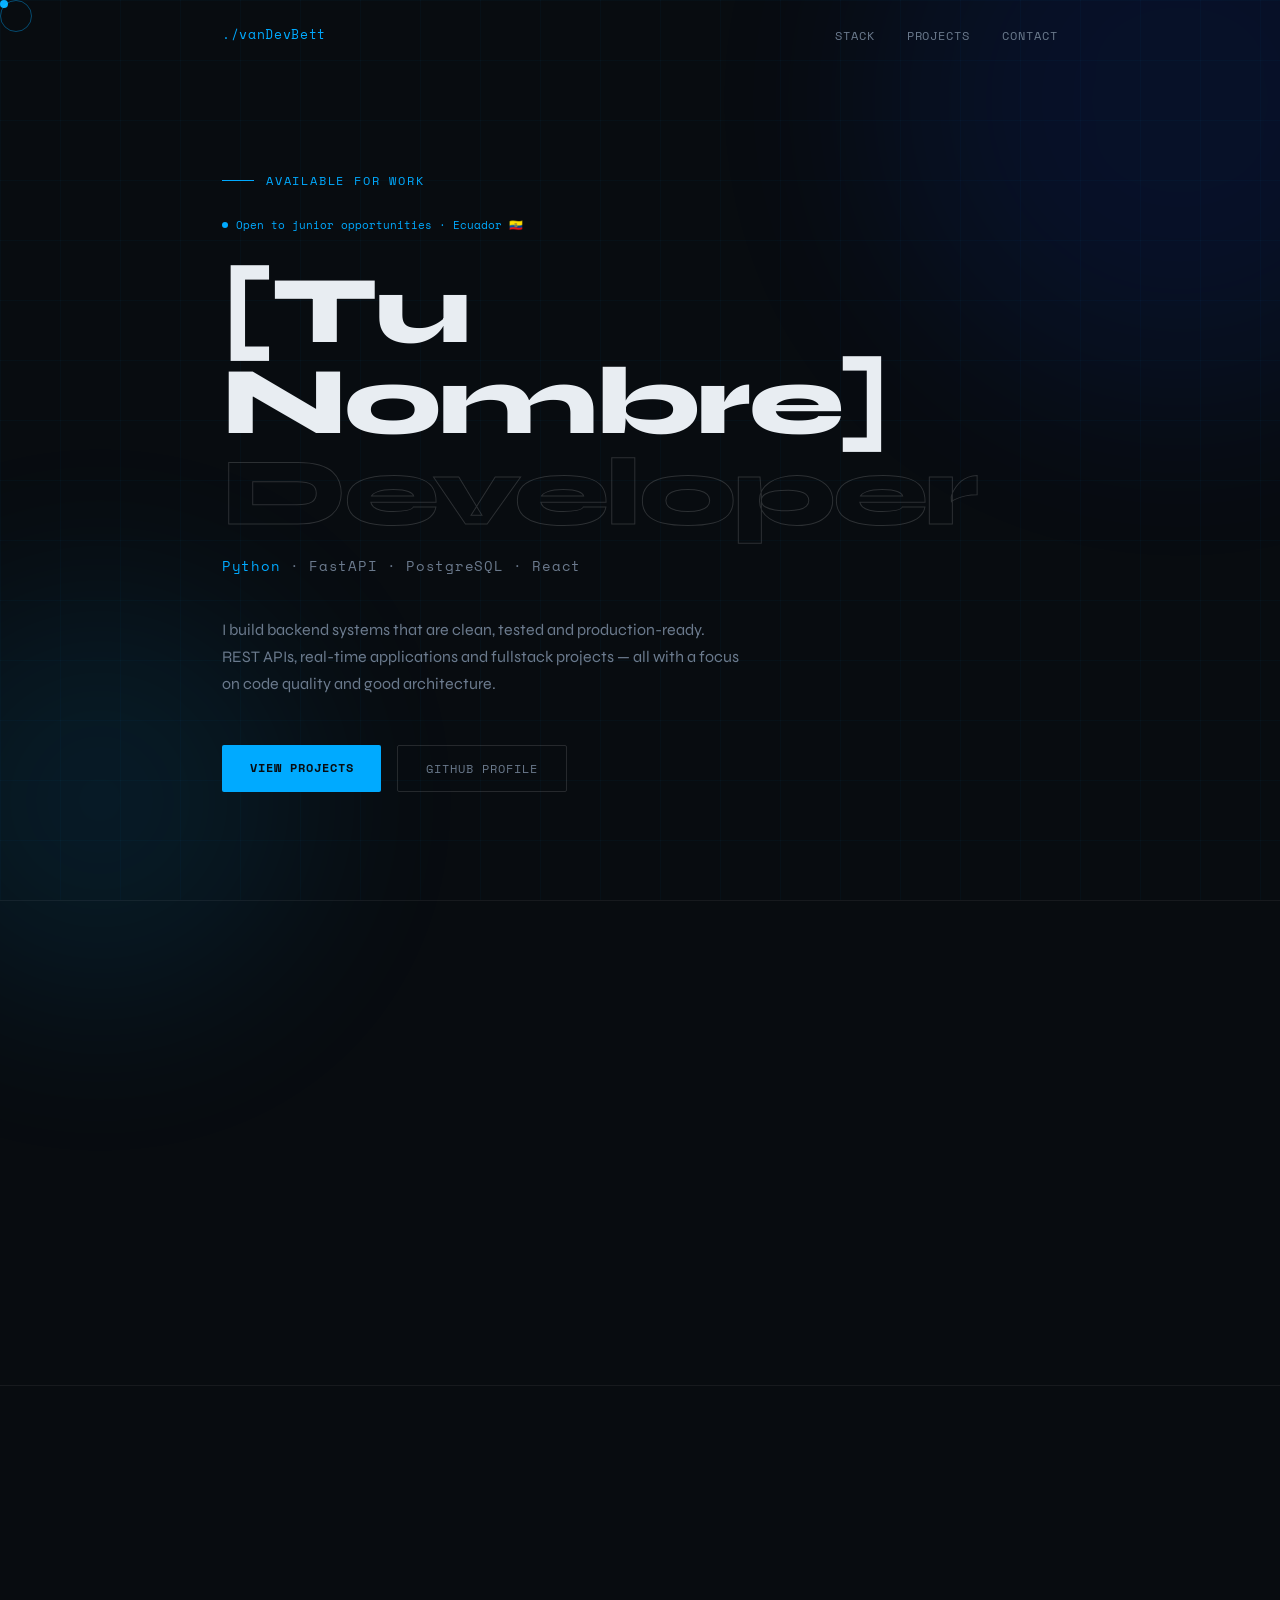
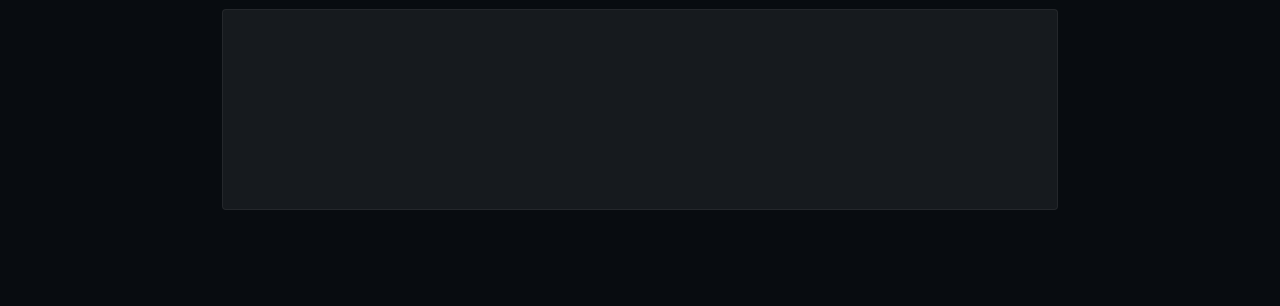
==== index.html @ df65ea45 "Add complete index.html with all sections and scripts" ====
<!DOCTYPE html>
<html lang="en">
<head>
  <meta charset="UTF-8">
  <meta name="viewport" content="width=device-width, initial-scale=1.0">
  <meta name="description" content="Python Developer — FastAPI, PostgreSQL, React. Ecuador.">
  <title>vanDevBett — Python Developer</title>
  <link href="https://fonts.googleapis.com/css2?family=Space+Mono:wght@400;700&family=Syne:wght@400;600;700;800&display=swap" rel="stylesheet">
  <link rel="stylesheet" href="css/reset.css">
  <link rel="stylesheet" href="css/variables.css">
  <link rel="stylesheet" href="css/base.css">
  <link rel="stylesheet" href="css/nav.css">
  <link rel="stylesheet" href="css/hero.css">
  <link rel="stylesheet" href="css/sections.css">
  <link rel="stylesheet" href="css/animations.css">
  <style>
    .cursor {
      position: fixed;
      width: 8px; height: 8px;
      background: var(--accent);
      border-radius: 50%;
      pointer-events: none;
      z-index: 9999;
      mix-blend-mode: screen;
    }
    .cursor-ring {
      position: fixed;
      width: 32px; height: 32px;
      border: 1px solid rgba(0, 170, 255, 0.4);
      border-radius: 50%;
      pointer-events: none;
      z-index: 9998;
      transition: width 0.2s, height 0.2s, border-color 0.2s;
    }
  </style>
</head>
<body>

  <div class="cursor" id="cursor"></div>
  <div class="cursor-ring" id="cursorRing"></div>
  <div class="progress-bar" id="progressBar"></div>

  <div class="orb orb-1"></div>
  <div class="orb orb-2"></div>

  <nav id="nav">
    <div class="nav-inner">
      <a href="#" class="nav-logo">./vanDevBett</a>
      <ul class="nav-links">
        <li><a href="#stack">Stack</a></li>
        <li><a href="#projects">Projects</a></li>
        <li><a href="#contact">Contact</a></li>
      </ul>
    </div>
  </nav>

  <section class="hero">
    <div class="container">
      <div class="hero-label fade-up">Available for work</div>
      <div class="status fade-up delay-1">
        <span class="status-dot"></span>
        Open to junior opportunities · Ecuador 🇪🇨
      </div>
      <h1 class="hero-name fade-up delay-2">
        [Tu Nombre]<br><span>Developer</span>
      </h1>
      <p class="hero-role fade-up delay-3">
        <span class="highlight">Python</span> · FastAPI · PostgreSQL · React
      </p>
      <p class="hero-bio fade-up delay-4">
        I build backend systems that are clean, tested and production-ready.
        REST APIs, real-time applications and fullstack projects — all with
        a focus on code quality and good architecture.
      </p>
      <div class="hero-actions fade-up delay-5">
        <a href="#projects" class="btn btn-primary">View Projects</a>
        <a href="https://github.com/vanDevBett" class="btn btn-outline" target="_blank">GitHub Profile</a>
      </div>
    </div>
  </section>

  <div class="divider"></div>

  <section id="stack">
    <div class="container">
      <p class="section-label reveal">02 — Skills</p>
      <h2 class="section-title reveal">Tech Stack</h2>
      <div class="stack-grid reveal">
        <div class="stack-item">
          <p class="stack-category">Backend</p>
          <div class="stack-tags">
            <span class="tag">Python</span>
            <span class="tag">FastAPI</span>
            <span class="tag">SQLAlchemy</span>
            <span class="tag">PostgreSQL</span>
            <span class="tag">Redis</span>
            <span class="tag">WebSockets</span>
          </div>
        </div>
        <div class="stack-item">
          <p class="stack-category">Frontend</p>
          <div class="stack-tags">
            <span class="tag">React</span>
            <span class="tag">JavaScript</span>
            <span class="tag">HTML5</span>
            <span class="tag">CSS3</span>
            <span class="tag">Axios</span>
          </div>
        </div>
        <div class="stack-item">
          <p class="stack-category">DevOps & Tools</p>
          <div class="stack-tags">
            <span class="tag">Docker</span>
            <span class="tag">Git</span>
            <span class="tag">GitHub</span>
            <span class="tag">Railway</span>
            <span class="tag">Vercel</span>
            <span class="tag">pytest</span>
          </div>
        </div>
      </div>
    </div>
  </section>

  <div class="divider"></div>

  <section id="projects">
    <div class="container">
      <p class="section-label reveal">03 — Work</p>
      <h2 class="section-title reveal">Featured Projects</h2>
      <div class="projects-grid">

        <div class="project-item reveal">
          <div>
            <p class="project-number">01 / REALTIME</p>
            <p class="project-name">Realtime Chat</p>
            <p class="project-desc">WebSocket chat with Redis pub/sub, JWT authentication and multiple rooms. Messages persist in PostgreSQL.</p>
            <div class="project-tags">
              <span class="project-tag">FastAPI</span>
              <span class="project-tag">WebSockets</span>
              <span class="project-tag">Redis</span>
              <span class="project-tag">PostgreSQL</span>
              <span class="project-tag">Docker</span>
            </div>
          </div>
          <div class="project-links">
            <a href="https://realtime-chat-production-3725.up.railway.app/docs" target="_blank" class="project-live">Live ↗</a>
            <a href="https://github.com/vanDevBett/realtime-chat" target="_blank" class="project-gh">GitHub →
---- css/variables.css ----
:root {
  --bg:           #080c10;
  --bg2:          #0e1318;
  --bg3:          #141b22;
  --border:       rgba(255, 255, 255, 0.06);
  --border-hover: rgba(255, 255, 255, 0.12);
  --text:         #e8edf2;
  --text-muted:   #6b7a8d;
  --text-dim:     #3d4f62;
  --accent:       #00aaff;
  --accent-dark:  #0066ff;
  --accent-glow:  rgba(0, 170, 255, 0.15);
  --accent-glow2: rgba(0, 170, 255, 0.06);
  --mono:         'Space Mono', monospace;
  --display:      'Syne', sans-serif;
}
---- css/base.css ----
body {
  background: var(--bg);
  color: var(--text);
  font-family: var(--display);
}

body::before {
  content: '';
  position: fixed;
  inset: 0;
  background-image:
    linear-gradient(rgba(0, 170, 255, 0.03) 1px, transparent 1px),
    linear-gradient(90deg, rgba(0, 170, 255, 0.03) 1px, transparent 1px);
  background-size: 60px 60px;
  pointer-events: none;
  z-index: 0;
}

.orb {
  position: fixed;
  border-radius: 50%;
  filter: blur(100px);
  pointer-events: none;
  z-index: 0;
  opacity: 0.10;
}

.orb-1 {
  width: 600px;
  height: 600px;
  background: #0044ff;
  top: -200px;
  right: -200px;
}

.orb-2 {
  width: 400px;
  height: 400px;
  background: #00aaff;
  bottom: -100px;
  left: -100px;
}

.container {
  max-width: 900px;
  margin: 0 auto;
  padding: 0 2rem;
  position: relative;
  z-index: 1;
}

.divider {
  width: 100%;
  height: 1px;
  background: var(--border);
}

section {
  padding: 6rem 0;
}

.section-label {
  font-family: var(--mono);
  font-size: 11px;
  color: var(--text-dim);
  letter-spacing: 0.2em;
  text-transform: uppercase;
  margin-bottom: 0.75rem;
}

.section-title {
  font-size: clamp(28px, 4vw, 42px);
  font-weight: 800;
  letter-spacing: -0.02em;
  margin-bottom: 3rem;
  color: var(--text);
}

.tag {
  font-family: var(--mono);
  font-size: 11px;
  color: var(--text-muted);
  background: var(--bg3);
  padding: 3px 8px;
  border-radius: 2px;
  border: 1px solid var(--border);
}
---- css/nav.css ----
nav {
  position: fixed;
  top: 0;
  left: 0;
  right: 0;
  z-index: 100;
  padding: 1.5rem 0;
  border-bottom: 1px solid transparent;
  transition: all 0.3s ease;
}

nav.scrolled {
  border-color: var(--border);
  backdrop-filter: blur(20px);
  background: rgba(8, 12, 16, 0.85);
}

.nav-inner {
  max-width: 900px;
  margin: 0 auto;
  padding: 0 2rem;
  display: flex;
  justify-content: space-between;
  align-items: center;
}

.nav-logo {
  font-family: var(--mono);
  font-size: 13px;
  color: var(--accent);
  letter-spacing: 0.05em;
}

.nav-links {
  display: flex;
  gap: 2rem;
}

.nav-links a {
  font-family: var(--mono);
  font-size: 12px;
  color: var(--text-muted);
  letter-spacing: 0.08em;
  text-transform: uppercase;
  transition: color 0.2s;
}

.nav-links a:hover {
  color: var(--accent);
}

/* Top progress bar */
.progress-bar {
  position: fixed;
  top: 0;
  left: 0;
  height: 2px;
  background: linear-gradient(90deg, var(--accent-dark), var(--accent));
  z-index: 200;
  width: 0%;
  transition: width 0.1s linear;
  box-shadow: 0 0 12px var(--accent);
}

@media (max-width: 600px) {
  .nav-links {
    display: none;
  }
}
---- css/hero.css ----
.hero {
  min-height: 100vh;
  display: flex;
  align-items: center;
  padding: 8rem 0 4rem;
}

.hero-label {
  font-family: var(--mono);
  font-size: 12px;
  color: var(--accent);
  letter-spacing: 0.15em;
  text-transform: uppercase;
  margin-bottom: 1.5rem;
  display: flex;
  align-items: center;
  gap: 0.75rem;
}

.hero-label::before {
  content: '';
  width: 32px;
  height: 1px;
  background: var(--accent);
}

.status {
  display: inline-flex;
  align-items: center;
  gap: 0.5rem;
  font-family: var(--mono);
  font-size: 11px;
  color: var(--accent);
  margin-bottom: 2rem;
}

.status-dot {
  width: 6px;
  height: 6px;
  background: var(--accent);
  border-radius: 50%;
  animation: pulse 2s infinite;
}

.hero-name {
  font-size: clamp(52px, 8vw, 96px);
  font-weight: 800;
  line-height: 0.95;
  letter-spacing: -0.03em;
  margin-bottom: 1rem;
  color: var(--text);
}

.hero-name span {
  color: transparent;
  -webkit-text-stroke: 1px rgba(255, 255, 255, 0.15);
}

.hero-role {
  font-family: var(--mono);
  font-size: 14px;
  color: var(--text-muted);
  margin-bottom: 2.5rem;
  letter-spacing: 0.05em;
}

.hero-role .highlight {
  color: var(--accent);
}

.hero-bio {
  font-size: 16px;
  color: var(--text-muted);
  line-height: 1.7;
  max-width: 520px;
  margin-bottom: 3rem;
  font-weight: 400;
}

.hero-actions {
  display: flex;
  gap: 1rem;
  flex-wrap: wrap;
}

.btn {
  font-family: var(--mono);
  font-size: 12px;
  letter-spacing: 0.08em;
  text-transform: uppercase;
  padding: 0.875rem 1.75rem;
  border-radius: 2px;
  transition: all 0.2s;
  cursor: none;
}

.btn-primary {
  background: var(--accent);
  color: #080c10;
  font-weight: 700;
}

.btn-primary:hover {
  background: #00ccff;
  transform: translateY(-2px);
  box-shadow: 0 8px 24px rgba(0, 170, 255, 0.3);
}

.btn-outline {
  border: 1px solid var(--border-hover);
  color: var(--text-muted);
}

.btn-outline:hover {
  border-color: var(--accent);
  color: var(--accent);
  transform: translateY(-2px);
}

@media (max-width: 600px) {
  .hero-name {
    font-size: 48px;
  }
}
---- css/sections.css ----
/* Stack */
.stack-grid {
  display: grid;
  grid-template-columns: repeat(auto-fit, minmax(200px, 1fr));
  gap: 1px;
  background: var(--border);
  border: 1px solid var(--border);
  border-radius: 4px;
  overflow: hidden;
}

.stack-item {
  background: var(--bg);
  padding: 1.5rem;
  transition: background 0.2s;
}

.stack-item:hover {
  background: var(--bg2);
}

.stack-category {
  font-family: var(--mono);
  font-size: 10px;
  color: var(--accent);
  letter-spacing: 0.15em;
  text-transform: uppercase;
  margin-bottom: 0.75rem;
}

.stack-tags {
  display: flex;
  flex-wrap: wrap;
  gap: 0.5rem;
}

/* Projects */
.projects-grid {
  display: flex;
  flex-direction: column;
  gap: 1px;
  background: var(--border);
  border: 1px solid var(--border);
  border-radius: 4px;
  overflow: hidden;
}

.project-item {
  background: var(--bg);
  padding: 2rem;
  display: grid;
  grid-template-columns: 1fr auto;
  gap: 1rem;
  align-items: start;
  transition: background 0.2s;
  position: relative;
  overflow: hidden;
}

.project-item::before {
  content: '';
  position: absolute;
  left: 0;
  top: 0;
  bottom: 0;
  width: 2px;
  background: var(--accent);
  transform: scaleY(0);
  transition: transform 0.25s ease;
  transform-origin: bottom;
}

.project-item:hover {
  background: var(--bg2);
}

.project-item:hover::before {
  transform: scaleY(1);
}

.project-number {
  font-family: var(--mono);
  font-size: 10px;
  color: var(--text-dim);
  letter-spacing: 0.1em;
  margin-bottom: 0.5rem;
}

.project-name {
  font-size: 18px;
  font-weight: 700;
  color: var(--text);
  margin-bottom: 0.5rem;
  letter-spacing: -0.01em;
}

.project-desc {
  font-size: 14px;
  color: var(--text-muted);
  line-height: 1.6;
  margin-bottom: 1rem;
  max-width: 480px;
}

.project-tags {
  display: flex;
  flex-wrap: wrap;
  gap: 0.5rem;
}

.project-tag {
  font-family: var(--mono);
  font-size: 10px;
  color: var(--accent);
  background: var(--accent-glow2);
  padding: 2px 8px;
  border-radius: 2px;
  border: 1px solid var(--accent-glow);
}

.project-links {
  display: flex;
  flex-direction: column;
  align-items: flex-end;
  gap: 0.5rem;
}

.project-live {
  font-family: var(--mono);
  font-size: 10px;
  color: var(--accent);
  background: var(--accent-glow2);
  border: 1px solid var(--accent-glow);
  padding: 4px 10px;
  border-radius: 2px;
  white-space: nowrap;
  transition: background 0.2s;
}

.project-live:hover {
  background: rgba(0, 170, 255, 0.15);
}

.project-gh {
  font-family: var(--mono);
  font-size: 10px;
  color: var(--text-dim);
  letter-spacing: 0.05em;
  transition: color 0.2s;
}

.project-gh:hover {
  color: var(--text-muted);
}

/* Contact */
.contact-grid {
  display: grid;
  grid-template-columns: repeat(auto-fit, minmax(200px, 1fr));
  gap: 1px;
  background: var(--border);
  border: 1px solid var(--border);
  border-radius: 4px;
  overflow: hidden;
}

.contact-item {
  background: var(--bg);
  padding: 1.75rem;
  transition: background 0.2s;
  display: flex;
  flex-direction: column;
  gap: 0.5rem;
}

.contact-item:hover {
  background: var(--bg2);
}

.contact-label {
  font-family: var(--mono);
  font-size: 10px;
  color: var(--text-dim);
  letter-spacing: 0.15em;
  text-transform: uppercase;
}

.contact-value {
  font-size: 15px;
  font-weight: 600;
  color: var(--text);
}

.contact-arrow {
  font-family: var(--mono);
  font-size: 18px;
  color: var(--accent);
  margin-top: auto;
}

/* Footer */
footer {
  padding: 3rem 0;
  border-top: 1px solid var(--border);
}

.footer-inner {
  display: flex;
  justify-content: space-between;
  align-items: center;
  gap: 1rem;
  flex-wrap: wrap;
}

.footer-text {
  font-family: var(--mono);
  font-size: 11px;
  color: var(--text-dim);
  letter-spacing: 0.05em;
}

.footer-text span {
  color: var(--accent);
}

@media (max-width: 600px) {
  .project-item {
    grid-template-columns: 1fr;
  }
}
---- css/animations.css ----
@keyframes fadeUp {
  from {
    opacity: 0;
    transform: translateY(24px);
  }
  to {
    opacity: 1;
    transform: translateY(0);
  }
}

@keyframes pulse {
  0%, 100% {
    opacity: 1;
    box-shadow: 0 0 0 0 rgba(0, 170, 255, 0.4);
  }
  50% {
    opacity: 0.7;
    box-shadow: 0 0 0 6px rgba(0, 170, 255, 0);
  }
}

@keyframes slideIn {
  from {
    opacity: 0;
    transform: translateX(-16px);
  }
  to {
    opacity: 1;
    transform: translateX(0);
  }
}

.fade-up {
  opacity: 0;
  animation: fadeUp 0.6s ease forwards;
}

.delay-1 { animation-delay: 0.1s; }
.delay-2 { animation-delay: 0.2s; }
.delay-3 { animation-delay: 0.3s; }
.delay-4 { animation-delay: 0.4s; }
.delay-5 { animation-delay: 0.5s; }

.reveal {
  opacity: 0;
  transform: translateY(32px);
  transition: opacity 0.6s ease, transform 0.6s ease;
}

.reveal.visible {
  opacity: 1;
  transform: translateY(0);
}
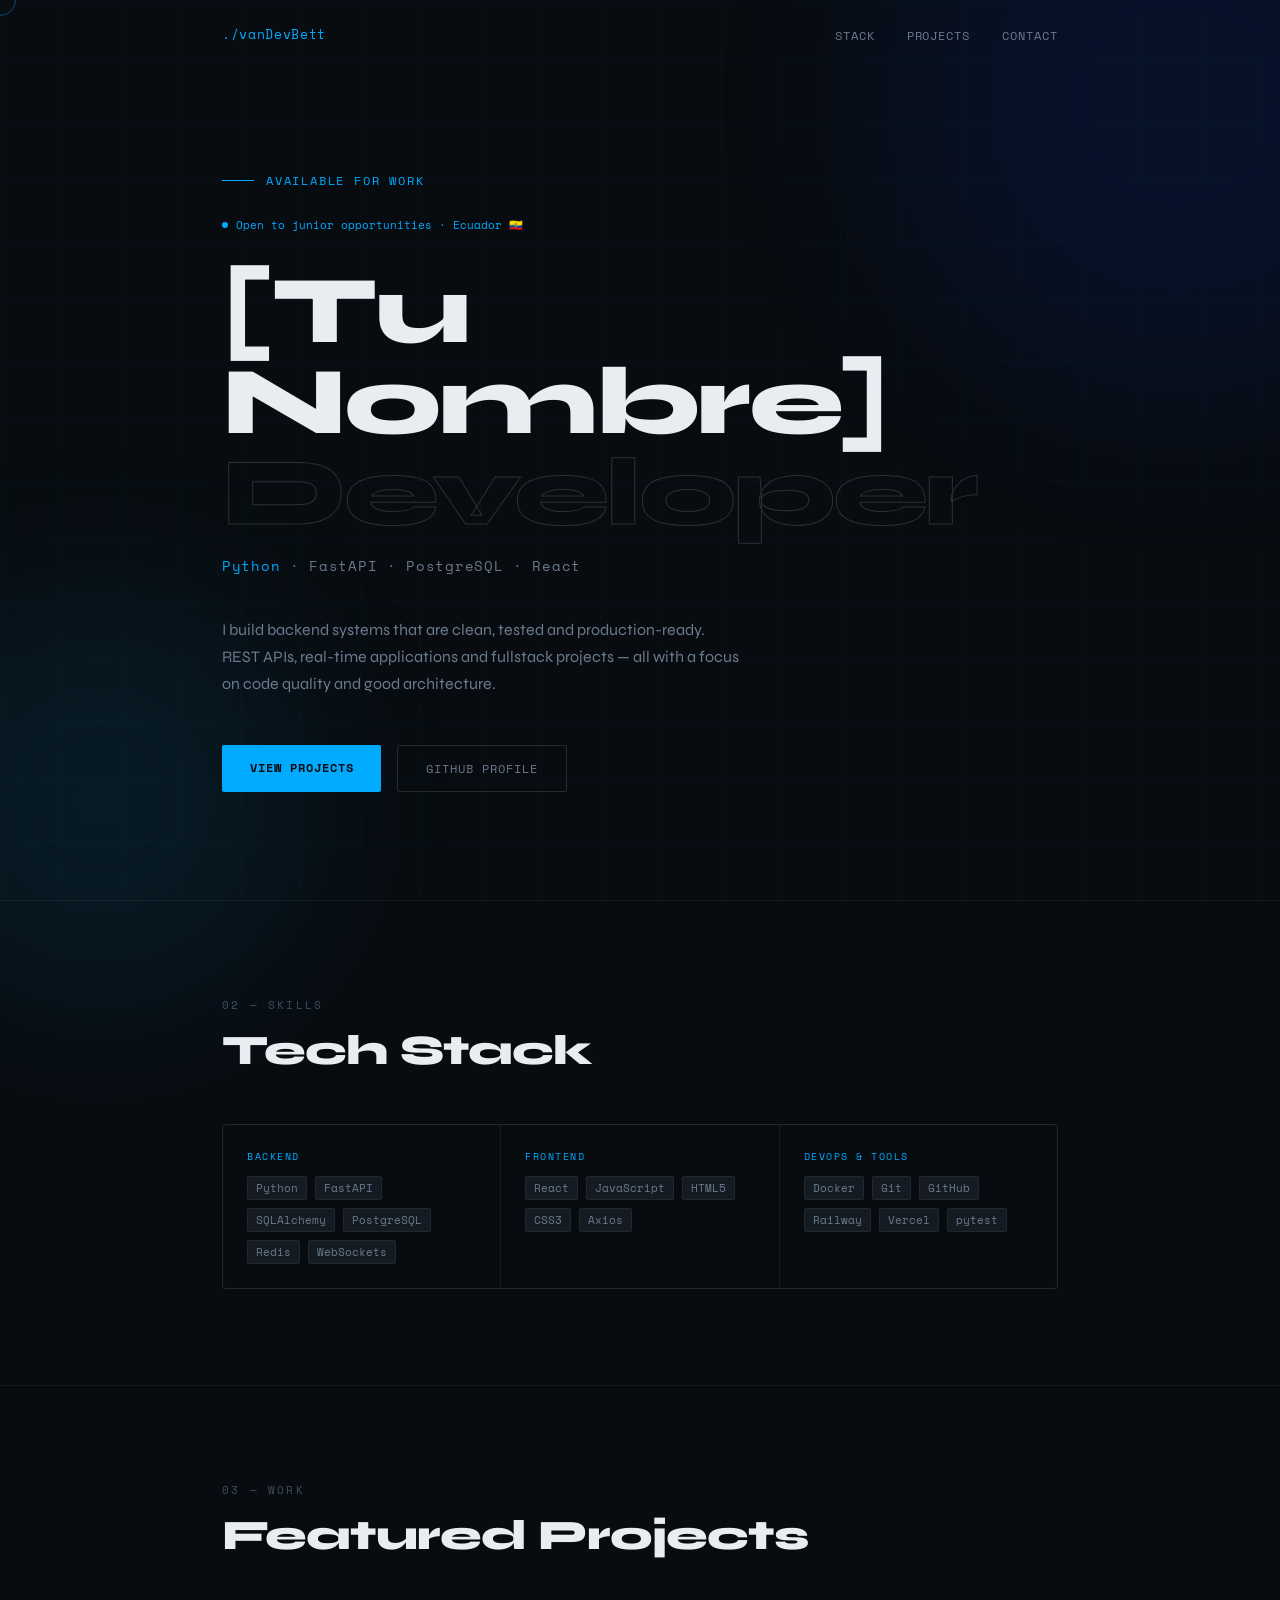
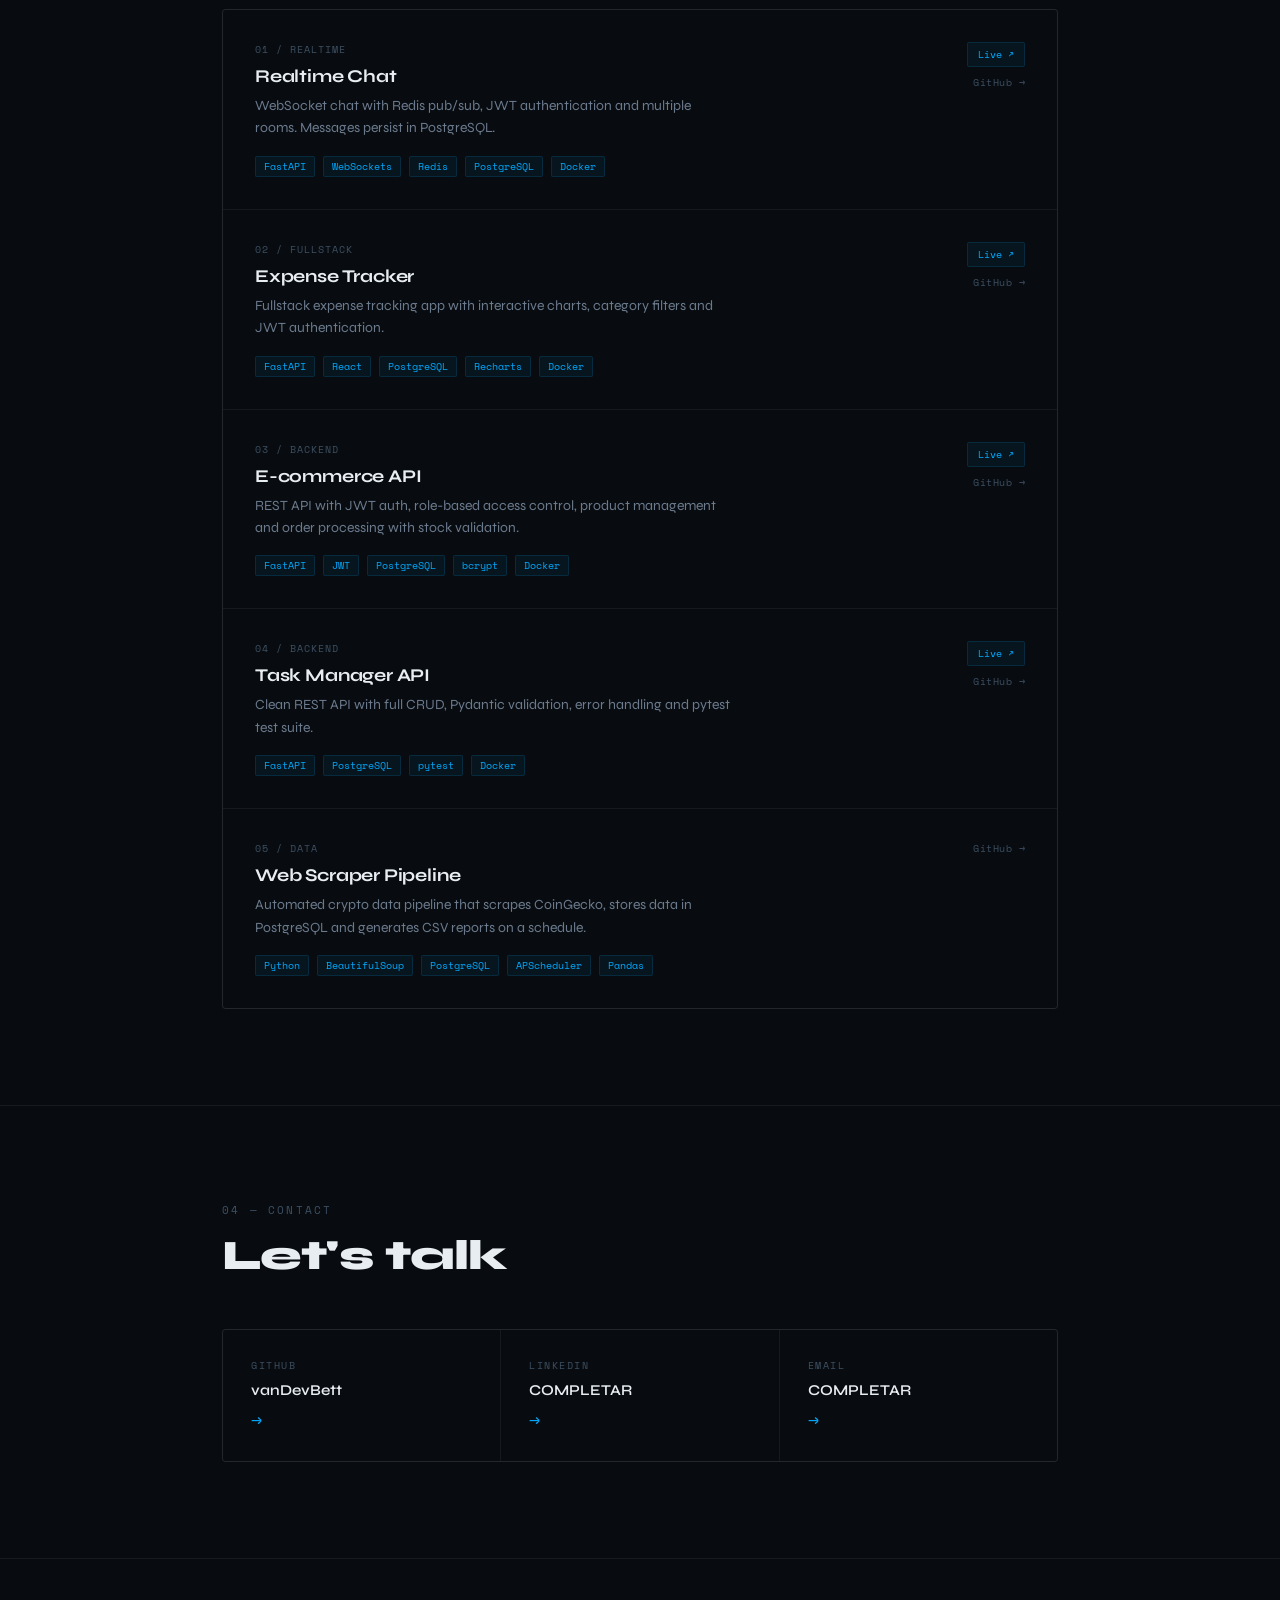
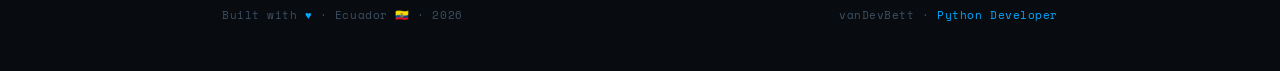
==== commit 8fcbc51a: "Fix missing script tags and unclosed divs" ====
--- a/index.html
+++ b/index.html
@@ -145,4 +145,126 @@
           </div>
           <div class="project-links">
             <a href="https://realtime-chat-production-3725.up.railway.app/docs" target="_blank" class="project-live">Live ↗</a>
-            <a href="https://github.com/vanDevBett/realtime-chat" target="_blank" class="project-gh">GitHub →+            <a href="https://github.com/vanDevBett/realtime-chat" target="_blank" class="project-gh">GitHub →</a>
+          </div>
+        </div>
+
+        <div class="project-item reveal">
+          <div>
+            <p class="project-number">02 / FULLSTACK</p>
+            <p class="project-name">Expense Tracker</p>
+            <p class="project-desc">Fullstack expense tracking app with interactive charts, category filters and JWT authentication.</p>
+            <div class="project-tags">
+              <span class="project-tag">FastAPI</span>
+              <span class="project-tag">React</span>
+              <span class="project-tag">PostgreSQL</span>
+              <span class="project-tag">Recharts</span>
+              <span class="project-tag">Docker</span>
+            </div>
+          </div>
+          <div class="project-links">
+            <a href="https://expense-tracker-frontend-lac-theta.vercel.app" target="_blank" class="project-live">Live ↗</a>
+            <a href="https://github.com/vanDevBett/expense-tracker" target="_blank" class="project-gh">GitHub →</a>
+          </div>
+        </div>
+
+        <div class="project-item reveal">
+          <div>
+            <p class="project-number">03 / BACKEND</p>
+            <p class="project-name">E-commerce API</p>
+            <p class="project-desc">REST API with JWT auth, role-based access control, product management and order processing with stock validation.</p>
+            <div class="project-tags">
+              <span class="project-tag">FastAPI</span>
+              <span class="project-tag">JWT</span>
+              <span class="project-tag">PostgreSQL</span>
+              <span class="project-tag">bcrypt</span>
+              <span class="project-tag">Docker</span>
+            </div>
+          </div>
+          <div class="project-links">
+            <a href="https://ecommerce-c9m75lwwn-vandevbetts-projects.vercel.app/docs" target="_blank" class="project-live">Live ↗</a>
+            <a href="https://github.com/vanDevBett/ecommerce-api" target="_blank" class="project-gh">GitHub →</a>
+          </div>
+        </div>
+
+        <div class="project-item reveal">
+          <div>
+            <p class="project-number">04 / BACKEND</p>
+            <p class="project-name">Task Manager API</p>
+            <p class="project-desc">Clean REST API with full CRUD, Pydantic validation, error handling and pytest test suite.</p>
+            <div class="project-tags">
+              <span class="project-tag">FastAPI</span>
+              <span class="project-tag">PostgreSQL</span>
+              <span class="project-tag">pytest</span>
+              <span class="project-tag">Docker</span>
+            </div>
+          </div>
+          <div class="project-links">
+            <a href="https://task-manager-638gdg3wv-vandevbetts-projects.vercel.app/docs" target="_blank" class="project-live">Live ↗</a>
+            <a href="https://github.com/vanDevBett/task-manager-api" target="_blank" class="project-gh">GitHub →</a>
+          </div>
+        </div>
+
+        <div class="project-item reveal">
+          <div>
+            <p class="project-number">05 / DATA</p>
+            <p class="project-name">Web Scraper Pipeline</p>
+            <p class="project-desc">Automated crypto data pipeline that scrapes CoinGecko, stores data in PostgreSQL and generates CSV reports on a schedule.</p>
+            <div class="project-tags">
+              <span class="project-tag">Python</span>
+              <span class="project-tag">BeautifulSoup</span>
+              <span class="project-tag">PostgreSQL</span>
+              <span class="project-tag">APScheduler</span>
+              <span class="project-tag">Pandas</span>
+            </div>
+          </div>
+          <div class="project-links">
+            <a href="https://github.com/vanDevBett/web-scraper-pipeline" target="_blank" class="project-gh">GitHub →</a>
+          </div>
+        </div>
+
+      </div>
+    </div>
+  </section>
+
+  <div class="divider"></div>
+
+  <section id="contact">
+    <div class="container">
+      <p class="section-label reveal">04 — Contact</p>
+      <h2 class="section-title reveal">Let's talk</h2>
+      <div class="contact-grid reveal">
+        <a href="https://github.com/vanDevBett" target="_blank" class="contact-item">
+          <span class="contact-label">GitHub</span>
+          <span class="contact-value">vanDevBett</span>
+          <span class="contact-arrow">→</span>
+        </a>
+        <a href="https://linkedin.com/in/COMPLETAR" target="_blank" class="contact-item">
+          <span class="contact-label">LinkedIn</span>
+          <span class="contact-value">COMPLETAR</span>
+          <span class="contact-arrow">→</span>
+        </a>
+        <a href="mailto:COMPLETAR" class="contact-item">
+          <span class="contact-label">Email</span>
+          <span class="contact-value">COMPLETAR</span>
+          <span class="contact-arrow">→</span>
+        </a>
+      </div>
+    </div>
+  </section>
+
+  <footer>
+    <div class="container">
+      <div class="footer-inner">
+        <p class="footer-text">Built with <span>♥</span> · Ecuador 🇪🇨 · 2026</p>
+        <p class="footer-text">vanDevBett · <span>Python Developer</span></p>
+      </div>
+    </div>
+  </footer>
+
+  <script src="js/cursor.js"></script>
+  <script src="js/nav.js"></script>
+  <script src="js/animations.js"></script>
+
+</body>
+</html>
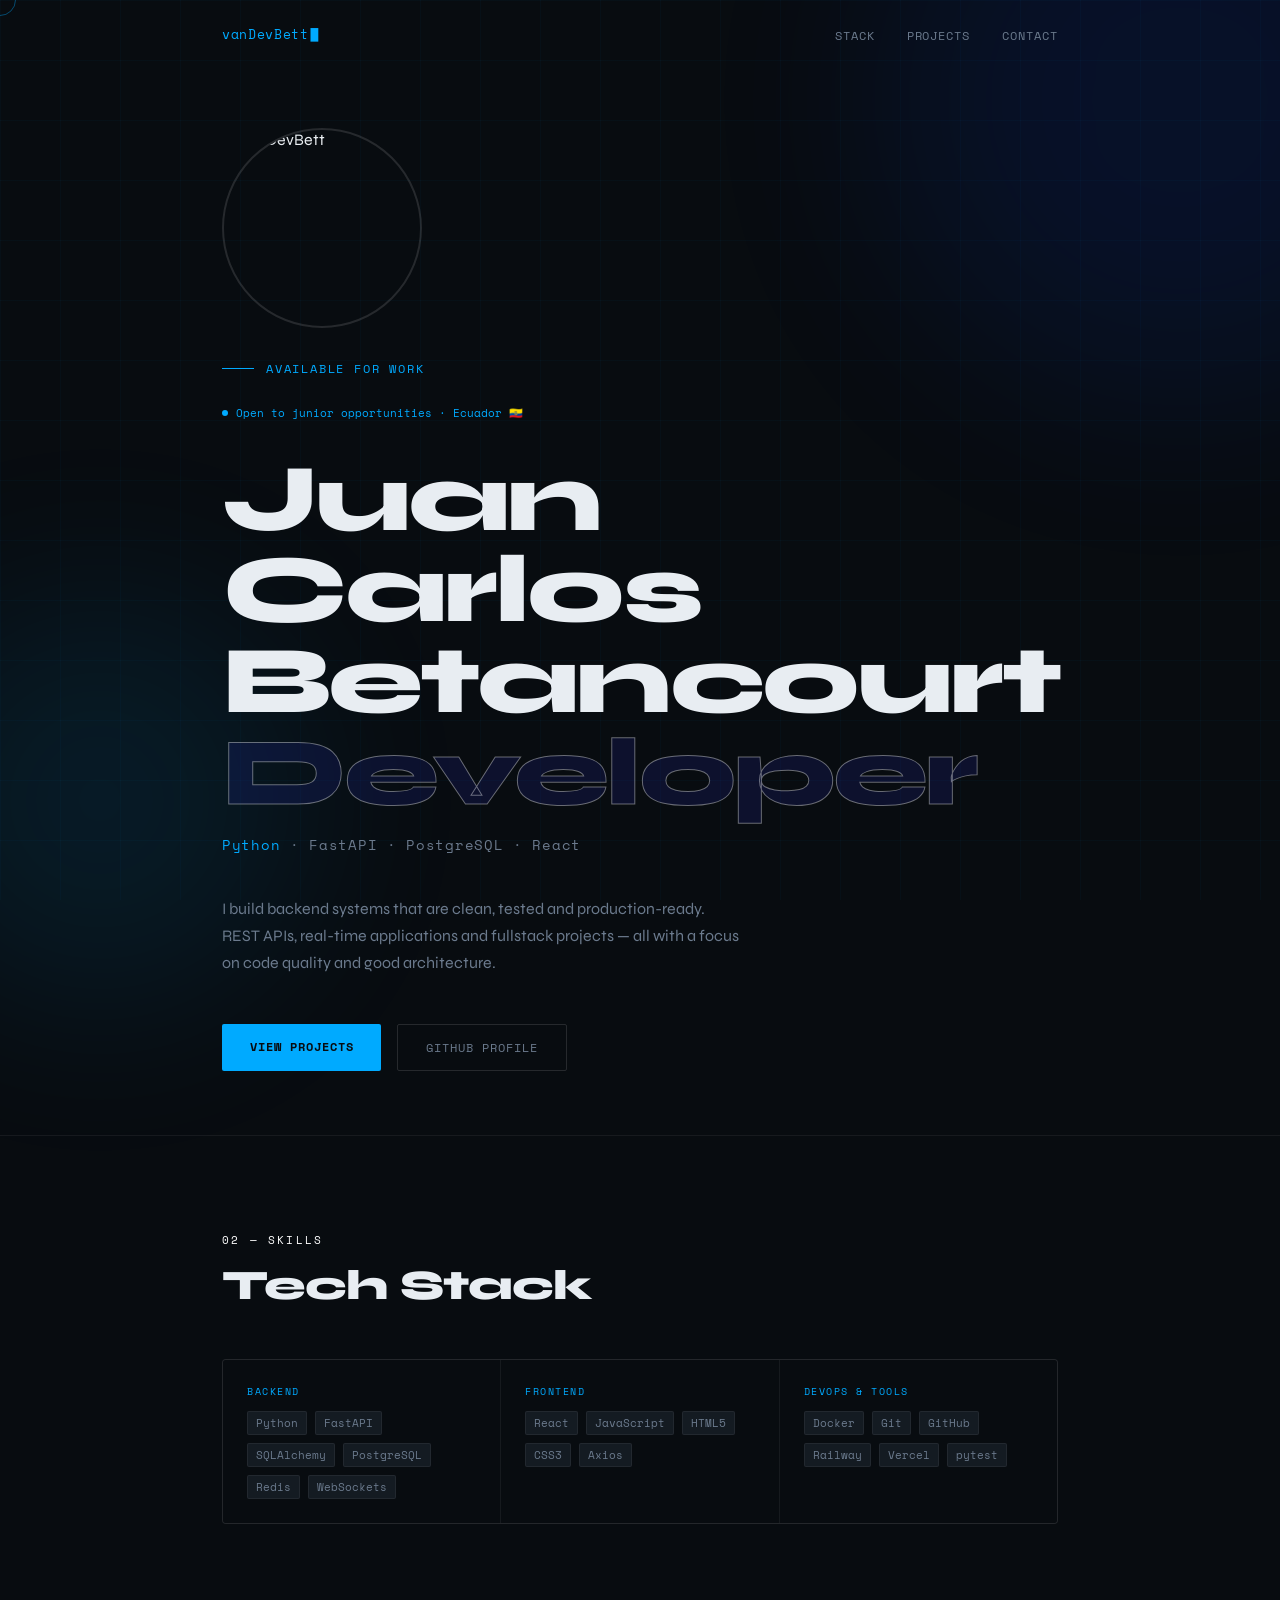
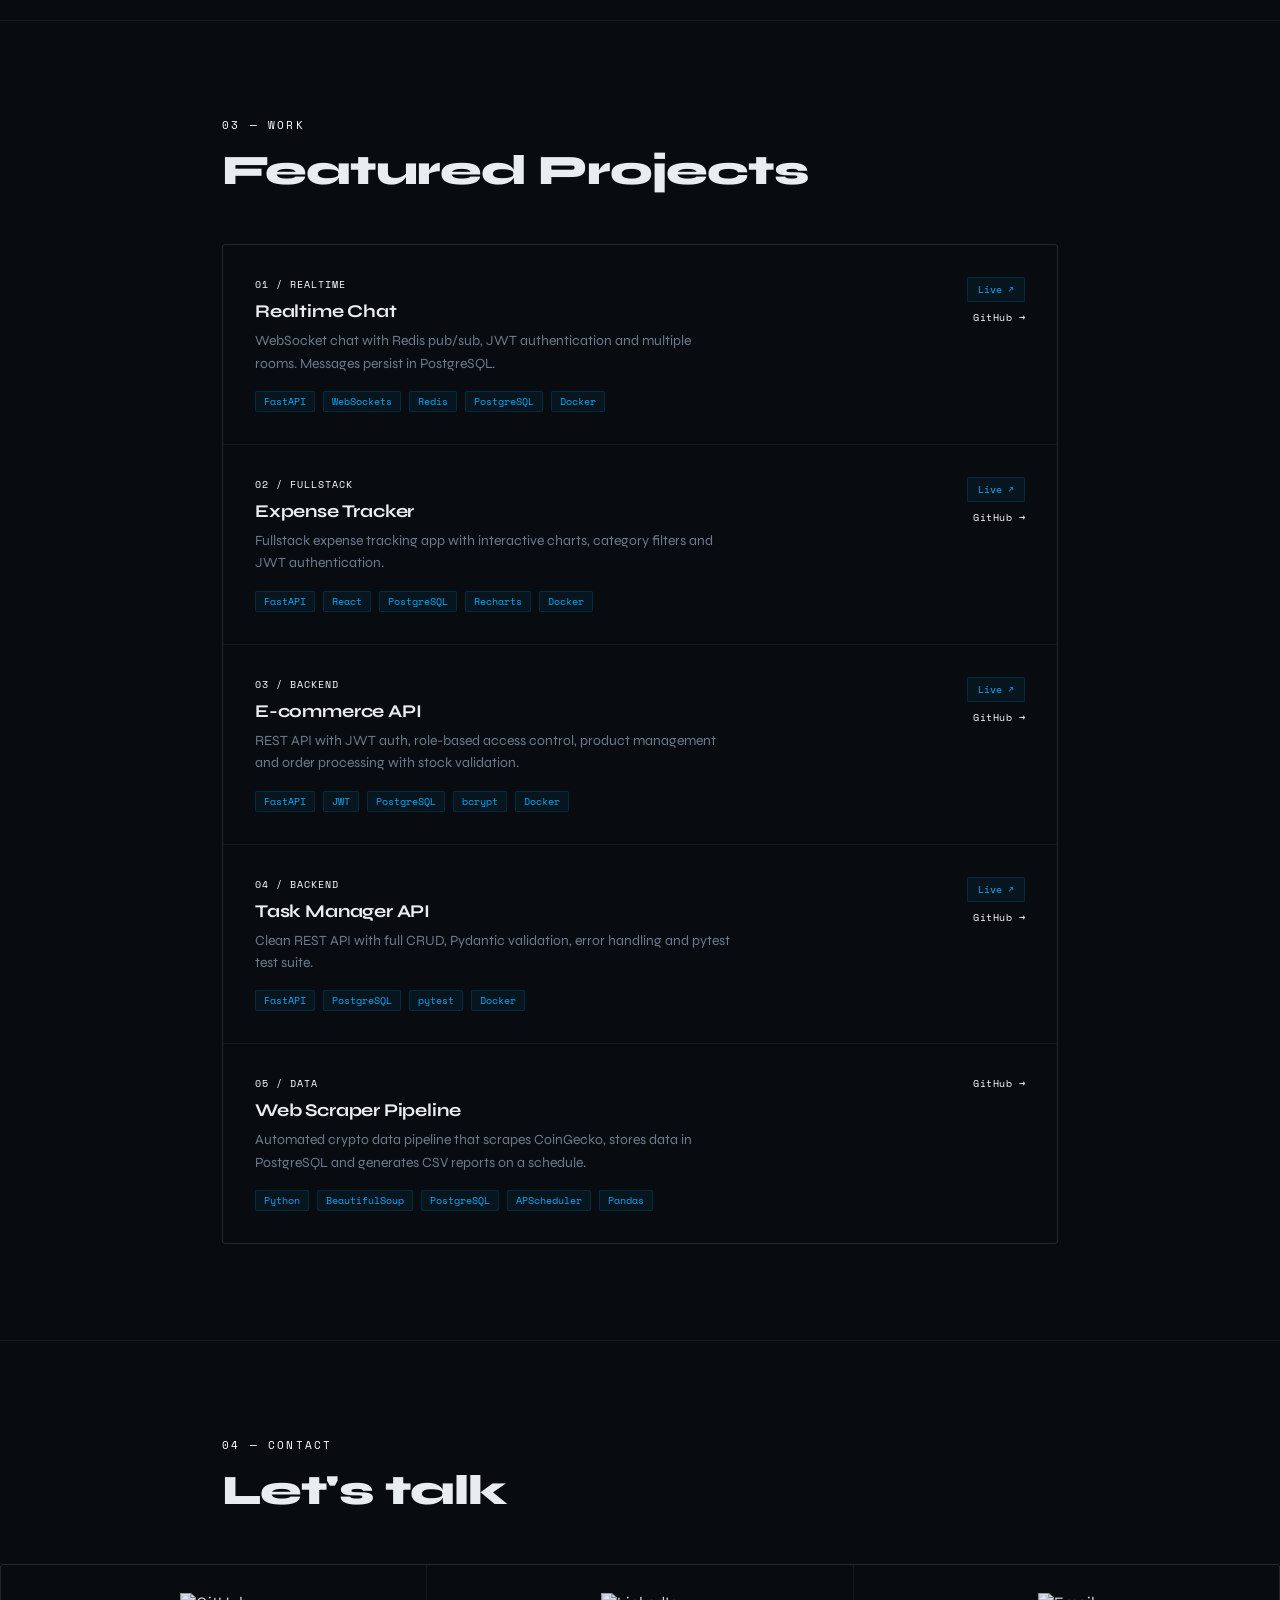
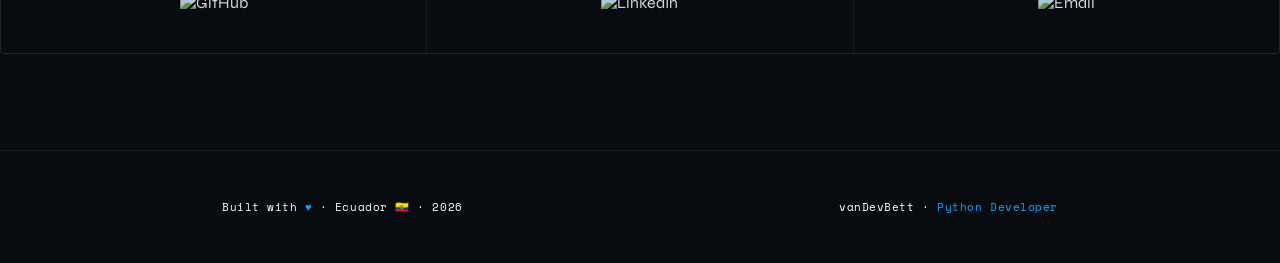
==== commit e765d4c0: "Add profile avatar with external link and remove unused assets folder" ====
--- a/index.html
+++ b/index.html
@@ -4,7 +4,7 @@
   <meta charset="UTF-8">
   <meta name="viewport" content="width=device-width, initial-scale=1.0">
   <meta name="description" content="Python Developer — FastAPI, PostgreSQL, React. Ecuador.">
-  <title>vanDevBett — Python Developer</title>
+  <title>vanDevWeb</title>
   <link href="https://fonts.googleapis.com/css2?family=Space+Mono:wght@400;700&family=Syne:wght@400;600;700;800&display=swap" rel="stylesheet">
   <link rel="stylesheet" href="css/reset.css">
   <link rel="stylesheet" href="css/variables.css">
@@ -45,7 +45,7 @@
 
   <nav id="nav">
     <div class="nav-inner">
-      <a href="#" class="nav-logo">./vanDevBett</a>
+      <a href="#" class="nav-logo">vanDevBett<span class="blink">█</span></a>
       <ul class="nav-links">
         <li><a href="#stack">Stack</a></li>
         <li><a href="#projects">Projects</a></li>
@@ -56,13 +56,16 @@
 
   <section class="hero">
     <div class="container">
+        <div class="hero-avatar">
+            <img src="https://avatars.githubusercontent.com/u/45465748?s=400&u=54a800b4935093327206e322d38dd45a50412505&v=4" alt="vanDevBett" />
+        </div>
       <div class="hero-label fade-up">Available for work</div>
       <div class="status fade-up delay-1">
         <span class="status-dot"></span>
         Open to junior opportunities · Ecuador 🇪🇨
       </div>
       <h1 class="hero-name fade-up delay-2">
-        [Tu Nombre]<br><span>Developer</span>
+        Juan Carlos Betancourt<br><span>Developer</span>
       </h1>
       <p class="hero-role fade-up delay-3">
         <span class="highlight">Python</span> · FastAPI · PostgreSQL · React
@@ -233,23 +236,17 @@
     <div class="container">
       <p class="section-label reveal">04 — Contact</p>
       <h2 class="section-title reveal">Let's talk</h2>
-      <div class="contact-grid reveal">
+    </div>
+    <div class="contact-grid reveal">
         <a href="https://github.com/vanDevBett" target="_blank" class="contact-item">
-          <span class="contact-label">GitHub</span>
-          <span class="contact-value">vanDevBett</span>
-          <span class="contact-arrow">→</span>
+            <img src="https://img.shields.io/badge/GitHub-181717?style=for-the-badge&logo=github&logoColor=white" alt="GitHub">
         </a>
         <a href="https://linkedin.com/in/COMPLETAR" target="_blank" class="contact-item">
-          <span class="contact-label">LinkedIn</span>
-          <span class="contact-value">COMPLETAR</span>
-          <span class="contact-arrow">→</span>
+            <img src="https://img.shields.io/badge/LinkedIn-0077B5?style=for-the-badge&logo=linkedin&logoColor=white" alt="LinkedIn">
         </a>
         <a href="mailto:COMPLETAR" class="contact-item">
-          <span class="contact-label">Email</span>
-          <span class="contact-value">COMPLETAR</span>
-          <span class="contact-arrow">→</span>
+            <img src="https://img.shields.io/badge/Email-D14836?style=for-the-badge&logo=gmail&logoColor=white" alt="Email">
         </a>
-      </div>
     </div>
   </section>
 
--- a/css/variables.css
+++ b/css/variables.css
@@ -6,7 +6,7 @@
   --border-hover: rgba(255, 255, 255, 0.12);
   --text:         #e8edf2;
   --text-muted:   #6b7a8d;
-  --text-dim:     #3d4f62;
+  --text-dim:     #ffffff;
   --accent:       #00aaff;
   --accent-dark:  #0066ff;
   --accent-glow:  rgba(0, 170, 255, 0.15);
--- a/css/nav.css
+++ b/css/nav.css
@@ -66,4 +66,15 @@
   .nav-links {
     display: none;
   }
+}
+
+.blink {
+  animation: blink 1s step-end infinite;
+  color: var(--accent);
+  margin-left: 2px;
+}
+
+@keyframes blink {
+  0%, 100% { opacity: 1; }
+  50% { opacity: 0; }
 }
--- a/css/hero.css
+++ b/css/hero.css
@@ -52,8 +52,8 @@
 }
 
 .hero-name span {
-  color: transparent;
-  -webkit-text-stroke: 1px rgba(255, 255, 255, 0.15);
+  color: #22279e36;
+  -webkit-text-stroke: 1px rgb(255, 255, 255, 0.39);
 }
 
 .hero-role {
@@ -121,4 +121,25 @@
   .hero-name {
     font-size: 48px;
   }
+}
+
+.hero-avatar {
+  width: 200px;
+  height: 200px;
+  border-radius: 50%;
+  overflow: hidden;
+  border: 2px solid var(--border-hover);
+  margin-bottom: 2rem;
+  transition: border-color 0.2s;
+}
+
+.hero-avatar:hover {
+  border-color: var(--accent);
+}
+
+.hero-avatar img {
+  width: 100%;
+  height: 100%;
+  object-fit: cover;
+  filter: grayscale(20%);
 }
--- a/css/sections.css
+++ b/css/sections.css
@@ -169,12 +169,23 @@
   padding: 1.75rem;
   transition: background 0.2s;
   display: flex;
-  flex-direction: column;
-  gap: 0.5rem;
+  align-items: center;
+  justify-content: center;
 }
 
 .contact-item:hover {
   background: var(--bg2);
+}
+
+.contact-item img {
+  height: 32px;
+  transition: transform 0.2s, filter 0.2s;
+  filter: brightness(0.9);
+}
+
+.contact-item:hover img {
+  transform: translateY(-2px);
+  filter: brightness(1.1);
 }
 
 .contact-label {
